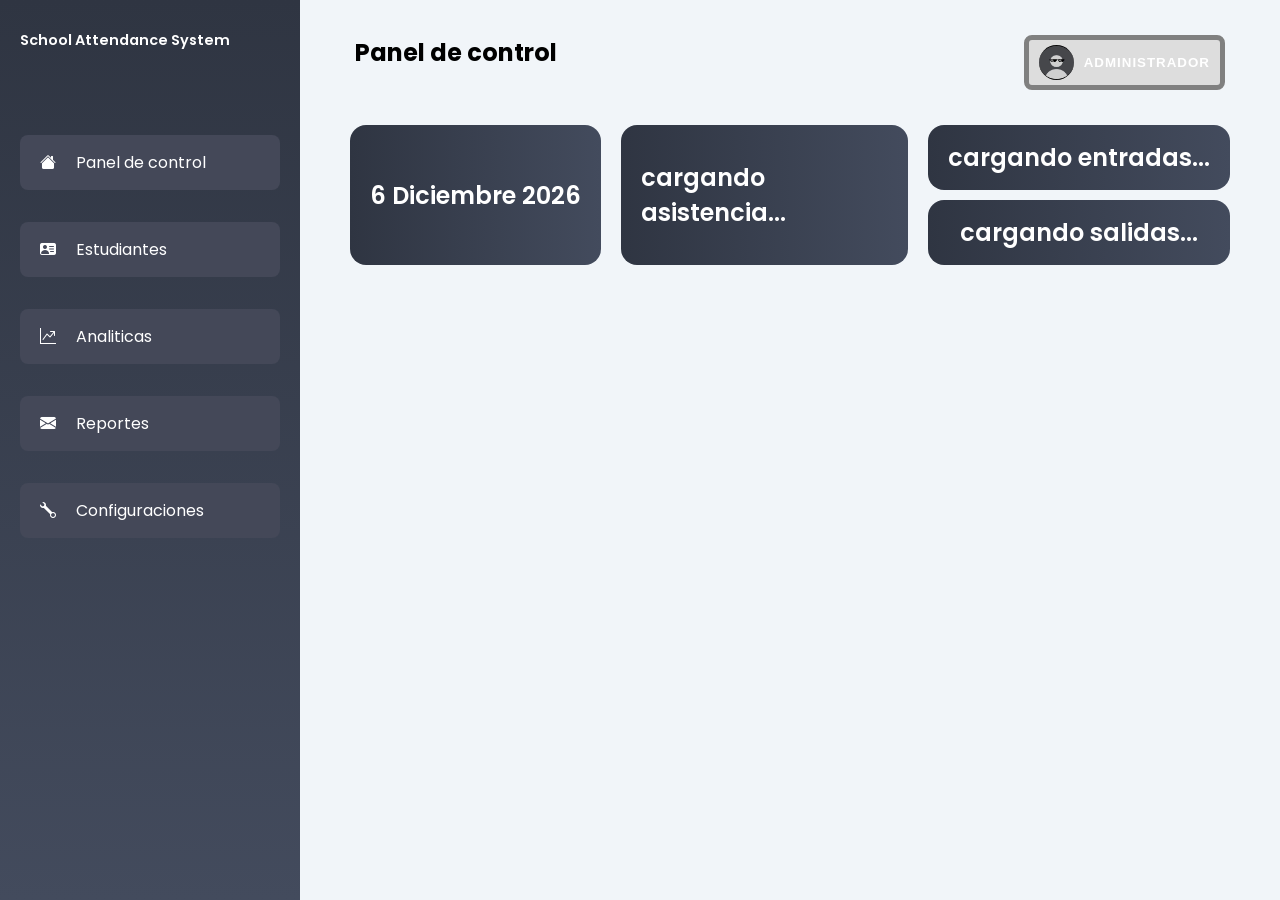
==== Dashboard/index.html @ 84729e79 "Merge remote-tracking branch 'origin/main' into dashboard" ====
<!DOCTYPE html>
<html lang="es">
<head>
    <meta charset="UTF-8">
    <meta name="viewport" content="width=device-width, initial-scale=1.0">
    <title>Dashboard</title>
    <link rel="icon" type="image/x-icon" href="../LogoSAS.ico?v=1">

<!--Enlaces-->

    <link rel="stylesheet" href="style.css">
    <link rel="stylesheet" href="https://cdn.jsdelivr.net/npm/bootstrap-icons@1.13.1/font/bootstrap-icons.min.css">
    <link rel="preconnect" href="https://fonts.googleapis.com">
    <link rel="preconnect" href="https://fonts.gstatic.com" crossorigin>
    <link href="https://fonts.googleapis.com/css2?family=Poppins:ital,wght@0,100;0,200;0,300;0,400;0,500;0,600;0,700;0,800;0,900;1,100;1,200;1,300;1,400;1,500;1,600;1,700;1,800;1,900&display=swap" rel="stylesheet">
</head>
<body>

<!--Navegador-->

    <nav class="nav-top-main">
        <div class="title-main">

<!--Panel de control-->           
            <h1>Panel de control</h1>
        </div>
        <button>
            <img src="assets/images/foto_admin.jpg" alt="" height="35px" width="35px">
            <span>Administrador</span>
        </button>
    </nav>

<!--Aside-->    
    <aside>
        <div class="aside-title">
            <i></i>
            <span>School Attendance System</span>
        </div>

        <nav class="aside-links">
            <a href="#" class="nav-links" data-view="inicio.html">
                <i class="bi bi-house-fill"></i>
                <span>Panel de control</span>
            </a>

            <a href="#" class="nav-links" data-view="usuarios.html">
                <i class="bi bi-person-vcard-fill"></i>
                <span>Estudiantes</span>
            </a>

            <a href="#" class="nav-links">
                <i class="bi bi-graph-up-arrow"></i>
                <span>Analiticas</span>
            </a>

            <a href="#" class="nav-links">
                <i class="bi bi-envelope-fill"></i>
                <span>Reportes</span>
            </a>

            <a href="#" class="nav-links" data-views>
                <i class="bi bi-wrench"></i>
                <span>Configuraciones</span>
            </a>

        </nav>
    </aside>

    <main id="container-views">
        
    </main>




    <script>
    window.actualizarFechaUI = function() {
        const contenedor = document.getElementById("date");
        if (!contenedor) return;

        const meses = [
            "Enero", "Febrero", "Marzo", "Abril", "Mayo", "Junio",
            "Julio", "Agosto", "Septiembre", "Octubre", "Noviembre", "Diciembre"
        ];

        const hoy = new Date();
        contenedor.textContent = `${hoy.getDate()} ${meses[hoy.getMonth()]} ${hoy.getFullYear()}`;
    };

    document.addEventListener("DOMContentLoaded", () => {
        const container = document.getElementById("container-views");
        const links = document.querySelectorAll(".nav-links");

        // Función para cargar la vista HTML mediante fetch
        async function loadView(viewName) {
            try {
                const response = await fetch(`views/${viewName}`);
                
                if (!response.ok) {
                    throw new Error(`Error ${response.status}: No se pudo encontrar views/${viewName}`);
                }
                
                const html = await response.text();
                container.innerHTML = html;

                // Se ejecuta la actualización de fecha tras inyectar la vista
                window.actualizarFechaUI();
            } catch (error) {
                console.error(error);
                container.innerHTML = `<p style="color:red;">Error al cargar la vista.</p>`;
            }
        }

        // Evento de clic para cada enlace del menú
        links.forEach(link => {
            link.addEventListener("click", (e) => {
                e.preventDefault(); // Evita que la página recargue o salte con el #
                
                const viewName = link.getAttribute("data-view");
                if (viewName) {
                    loadView(viewName);
                }
            });
        });

        // Vista por defecto al cargar la página
        loadView("inicio.html");
    });
</script>
</body>
</html>
---- Dashboard/style.css ----
* {
    box-sizing: border-box;
    padding: 0;
    margin: 0;
}

html {
    font-family: "Poppins";
}

a {
    color: white;
    text-decoration: none;
}

button {
    color: black;
    border: none;
    background: none;
}



/* ------------------------------------------------------*/
/*  =========° Cuerpo principal de la pagina °=========  */
/* ------------------------------------------------------*/

body {
    background-color: #F1F5F9;
    width: 100%;
    height: 100vh;
    display: grid;
    grid-template-columns: 300px 30px repeat(4, 1fr) 30px;
    grid-template-rows: 20px auto 20px 1fr 1fr 30px;
    grid-template-areas: 
    "navbar . . . . . ."
    "navbar . nav-top-main nav-top-main nav-top-main nav-top-main ."
    "navbar . . . . . ."
    "navbar . container-views container-views container-views container-views ."
    "navbar . container-views container-views container-views container-views ."
    "navbar . . . . . .";
}


/* ------------------------------------------------------*/
/*  ===========° Contenedor de vistas [MAIN] °========== */
/* ------------------------------------------------------*/


#container-views {
    grid-area: container-views;
}

/* ------------------------------------------------------*/
/*  ==============° Barra de navegacion °=============== */
/* ------------------------------------------------------*/



aside, .aside-links, .aside-title, .nav-links {
    display: flex;
    flex-direction: column;
}

.aside-title {
    flex-direction: row;
    
}

.aside-links {
    gap: 2rem;
}

.aside-title span {
    color: white;
    font-size: .9rem;
    font-weight: 600;
}

aside {
    grid-area: navbar;
    background: linear-gradient(to bottom, #2F3542, #434b5d);
    padding: 30px 20px;
    gap: 10%;
}

.nav-links {
    flex-direction: row;
    gap: 20px;
    background-color: rgb(68, 72, 88);
    padding: 15px 20px;
    border-radius: 8px;
}


.nav-top-main {
    grid-area: nav-top-main;
    display: flex;
    justify-content: space-between;
    padding: 15px 25px;
    border-radius: 22px;
}

.nav-top-main button img {
    border-radius: 50%;
}

.nav-top-main button span {
    text-transform: uppercase;
    font-weight: 600;
}

.nav-top-main button {
    display: flex;
    align-items: center;
    gap: 10px;
    background-color: rgb(221, 221, 221);
    color: white;
    border-radius: 8px;
    padding: 5px 10px;
    letter-spacing: 1px;
    border: 5px solid gray;
}
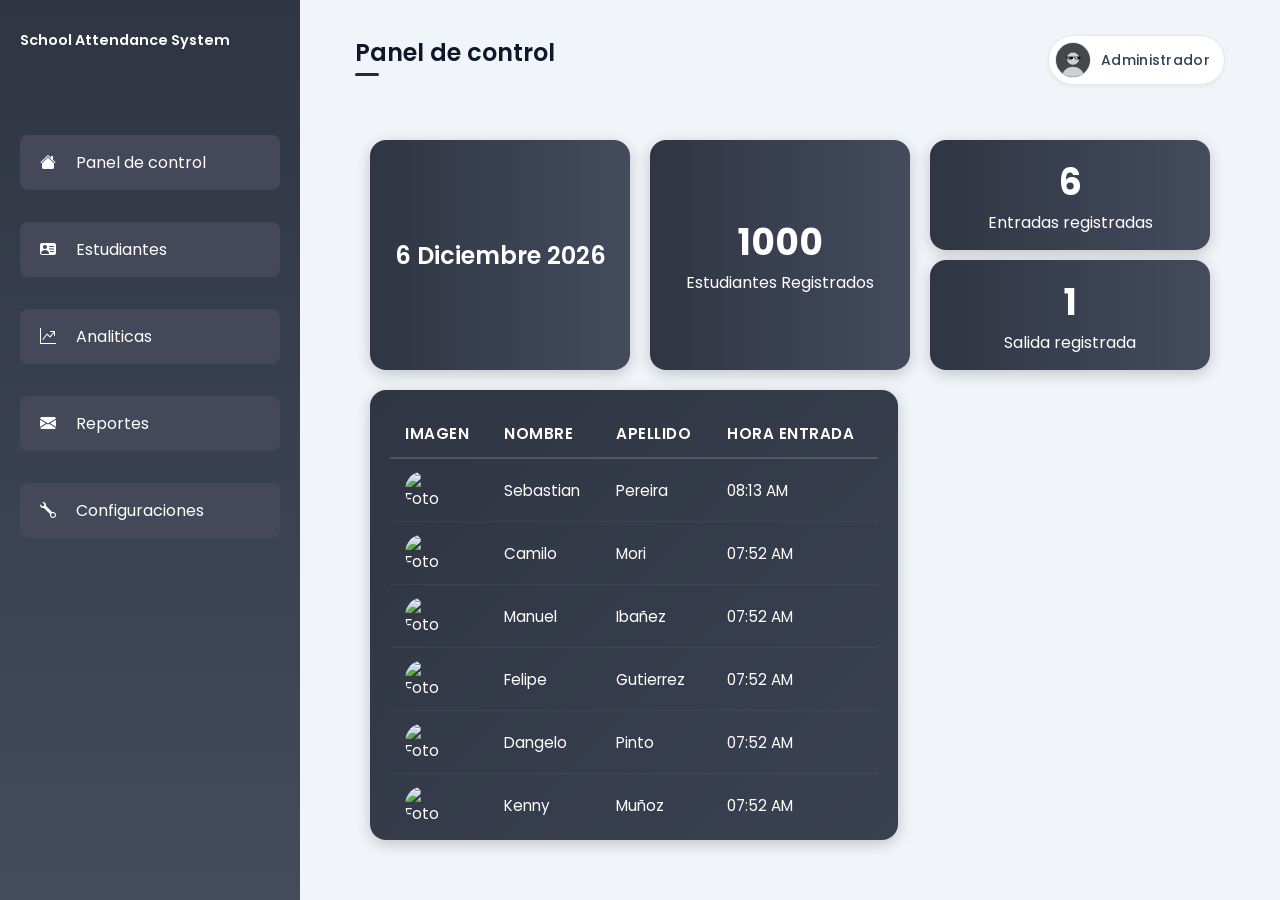
==== commit ea09fab9: "Agregado analiticas.html y usuarios.html y adaptados a la interfaz html principal del dashboard" ====
--- a/Dashboard/index.html
+++ b/Dashboard/index.html
@@ -1,131 +1,176 @@
-<!DOCTYPE html>
+<!doctype html>
 <html lang="es">
-<head>
-    <meta charset="UTF-8">
-    <meta name="viewport" content="width=device-width, initial-scale=1.0">
-    <title>Dashboard</title>
-    <link rel="icon" type="image/x-icon" href="../LogoSAS.ico?v=1">
+    <head>
+        <meta charset="UTF-8" />
+        <meta name="viewport" content="width=device-width, initial-scale=1.0" />
+        <title>Dashboard</title>
+        <link rel="icon" type="image/x-icon" href="../LogoSAS.ico?v=1" />
 
-<!--Enlaces-->
+        <!--Enlaces-->
 
-    <link rel="stylesheet" href="style.css">
-    <link rel="stylesheet" href="https://cdn.jsdelivr.net/npm/bootstrap-icons@1.13.1/font/bootstrap-icons.min.css">
-    <link rel="preconnect" href="https://fonts.googleapis.com">
-    <link rel="preconnect" href="https://fonts.gstatic.com" crossorigin>
-    <link href="https://fonts.googleapis.com/css2?family=Poppins:ital,wght@0,100;0,200;0,300;0,400;0,500;0,600;0,700;0,800;0,900;1,100;1,200;1,300;1,400;1,500;1,600;1,700;1,800;1,900&display=swap" rel="stylesheet">
-</head>
-<body>
+        <link rel="stylesheet" href="style.css" />
+        <link rel="stylesheet" href="https://cdn.jsdelivr.net/npm/bootstrap-icons@1.13.1/font/bootstrap-icons.min.css" />
+        <link rel="preconnect" href="https://fonts.googleapis.com" />
+        <link rel="preconnect" href="https://fonts.gstatic.com" crossorigin />
+        <link
+            href="https://fonts.googleapis.com/css2?family=Poppins:ital,wght@0,100;0,200;0,300;0,400;0,500;0,600;0,700;0,800;0,900;1,100;1,200;1,300;1,400;1,500;1,600;1,700;1,800;1,900&display=swap"
+            rel="stylesheet"
+        />
+        <script src="https://cdn.jsdelivr.net/npm/chart.js"></script>
+    </head>
+    <body>
+        <!--Navegador-->
 
-<!--Navegador-->
+        <nav class="nav-top-main">
+            <div class="title-main">
+                <!--Panel de control-->
+                <h1>Panel de control</h1>
+            </div>
+            <button>
+                <img src="assets/images/foto_admin.jpg" alt="" height="35px" width="35px" />
+                <span>Administrador</span>
+            </button>
+        </nav>
 
-    <nav class="nav-top-main">
-        <div class="title-main">
+        <!--Aside-->
+        <aside>
+            <div class="aside-title">
+                <i></i>
+                <span>School Attendance System</span>
+            </div>
 
-<!--Panel de control-->           
-            <h1>Panel de control</h1>
-        </div>
-        <button>
-            <img src="assets/images/foto_admin.jpg" alt="" height="35px" width="35px">
-            <span>Administrador</span>
-        </button>
-    </nav>
+            <nav class="aside-links">
+                <a href="#" class="nav-links" data-view="inicio.html">
+                    <i class="bi bi-house-fill"></i>
+                    <span>Panel de control</span>
+                </a>
 
-<!--Aside-->    
-    <aside>
-        <div class="aside-title">
-            <i></i>
-            <span>School Attendance System</span>
-        </div>
+                <a href="#" class="nav-links" data-view="usuarios.html">
+                    <i class="bi bi-person-vcard-fill"></i>
+                    <span>Estudiantes</span>
+                </a>
 
-        <nav class="aside-links">
-            <a href="#" class="nav-links" data-view="inicio.html">
-                <i class="bi bi-house-fill"></i>
-                <span>Panel de control</span>
-            </a>
+                <a href="#" class="nav-links" data-view="analiticas.html">
+                    <i class="bi bi-graph-up-arrow"></i>
+                    <span>Analiticas</span>
+                </a>
 
-            <a href="#" class="nav-links" data-view="usuarios.html">
-                <i class="bi bi-person-vcard-fill"></i>
-                <span>Estudiantes</span>
-            </a>
+                <a href="#" class="nav-links" data-view="reportes.html">
+                    <i class="bi bi-envelope-fill"></i>
+                    <span>Reportes</span>
+                </a>
 
-            <a href="#" class="nav-links">
-                <i class="bi bi-graph-up-arrow"></i>
-                <span>Analiticas</span>
-            </a>
+                <a href="#" class="nav-links" data-view="configuraciones.html">
+                    <i class="bi bi-wrench"></i>
+                    <span>Configuraciones</span>
+                </a>
+            </nav>
+        </aside>
 
-            <a href="#" class="nav-links">
-                <i class="bi bi-envelope-fill"></i>
-                <span>Reportes</span>
-            </a>
+        <main id="container-views"></main>
 
-            <a href="#" class="nav-links" data-views>
-                <i class="bi bi-wrench"></i>
-                <span>Configuraciones</span>
-            </a>
+        <script>
+            window.actualizarFechaUI = function () {
+                const contenedor = document.getElementById("date");
+                if (!contenedor) return;
 
-        </nav>
-    </aside>
+                const meses = [
+                    "Enero",
+                    "Febrero",
+                    "Marzo",
+                    "Abril",
+                    "Mayo",
+                    "Junio",
+                    "Julio",
+                    "Agosto",
+                    "Septiembre",
+                    "Octubre",
+                    "Noviembre",
+                    "Diciembre",
+                ];
 
-    <main id="container-views">
-        
-    </main>
+                const hoy = new Date();
+                contenedor.textContent = `${hoy.getDate()} ${meses[hoy.getMonth()]} ${hoy.getFullYear()}`;
+            };
 
+            document.addEventListener("DOMContentLoaded", () => {
+                const container = document.getElementById("container-views");
+                const links = document.querySelectorAll(".nav-links");
+                const mainTitle = document.querySelector(".title-main h1");
 
+                let currentView = "";
 
+                async function loadView(viewName, titleText) {
+                    if (currentView === viewName) return;
 
-    <script>
-    window.actualizarFechaUI = function() {
-        const contenedor = document.getElementById("date");
-        if (!contenedor) return;
+                    try {
+                        container.classList.add("fade-out");
 
-        const meses = [
-            "Enero", "Febrero", "Marzo", "Abril", "Mayo", "Junio",
-            "Julio", "Agosto", "Septiembre", "Octubre", "Noviembre", "Diciembre"
-        ];
+                        const response = await fetch(`views/${viewName}`);
+                        if (!response.ok) {
+                            throw new Error(`Error ${response.status}: No se pudo encontrar views/${viewName}`);
+                        }
 
-        const hoy = new Date();
-        contenedor.textContent = `${hoy.getDate()} ${meses[hoy.getMonth()]} ${hoy.getFullYear()}`;
-    };
+                        const html = await response.text();
 
-    document.addEventListener("DOMContentLoaded", () => {
-        const container = document.getElementById("container-views");
-        const links = document.querySelectorAll(".nav-links");
+                        setTimeout(async () => {
+                            container.innerHTML = html;
 
-        // Función para cargar la vista HTML mediante fetch
-        async function loadView(viewName) {
-            try {
-                const response = await fetch(`views/${viewName}`);
-                
-                if (!response.ok) {
-                    throw new Error(`Error ${response.status}: No se pudo encontrar views/${viewName}`);
+                            if (mainTitle && titleText) {
+                                mainTitle.textContent = titleText;
+                            }
+
+                            window.actualizarFechaUI();
+
+                            // --- EJECUCIÓN CONTINUA DE LA INICIALIZACIÓN ---
+                            if (viewName === "analiticas.html") {
+                                await cargarScriptVista("views/analiticas.js");
+                                // Se ejecuta SIEMPRE cada vez que entra a la vista
+                                if (typeof window.inicializarAnaliticas === "function") {
+                                    window.inicializarAnaliticas();
+                                }
+                            }
+                            // -----------------------------------------------
+
+                            currentView = viewName;
+                            container.classList.remove("fade-out");
+                        }, 200);
+                    } catch (error) {
+                        console.error(error);
+                        container.innerHTML = `<p style="color:red;">Error al cargar la vista.</p>`;
+                        container.classList.remove("fade-out");
+                    }
                 }
-                
-                const html = await response.text();
-                container.innerHTML = html;
 
-                // Se ejecuta la actualización de fecha tras inyectar la vista
-                window.actualizarFechaUI();
-            } catch (error) {
-                console.error(error);
-                container.innerHTML = `<p style="color:red;">Error al cargar la vista.</p>`;
-            }
-        }
+                function cargarScriptVista(src) {
+                    return new Promise((resolve, reject) => {
+                        if (document.querySelector(`script[src="${src}"]`)) {
+                            // El script ya existe cargado en memoria, permitimos continuar inmediatamente
+                            resolve();
+                            return;
+                        }
+                        const script = document.createElement("script");
+                        script.src = src;
+                        script.onload = resolve;
+                        script.onerror = reject;
+                        document.body.appendChild(script);
+                    });
+                }
 
-        // Evento de clic para cada enlace del menú
-        links.forEach(link => {
-            link.addEventListener("click", (e) => {
-                e.preventDefault(); // Evita que la página recargue o salte con el #
-                
-                const viewName = link.getAttribute("data-view");
-                if (viewName) {
-                    loadView(viewName);
-                }
+                links.forEach((link) => {
+                    link.addEventListener("click", (e) => {
+                        e.preventDefault();
+                        const viewName = link.getAttribute("data-view");
+                        const linkText = link.querySelector("span")?.textContent.trim();
+
+                        if (viewName) {
+                            loadView(viewName, linkText);
+                        }
+                    });
+                });
+
+                loadView("inicio.html", "Panel de control");
             });
-        });
-
-        // Vista por defecto al cargar la página
-        loadView("inicio.html");
-    });
-</script>
-</body>
-</html>+        </script>
+    </body>
+</html>
--- a/Dashboard/style.css
+++ b/Dashboard/style.css
@@ -19,33 +19,29 @@
     background: none;
 }
 
-
-
 /* ------------------------------------------------------*/
 /*  =========° Cuerpo principal de la pagina °=========  */
 /* ------------------------------------------------------*/
 
 body {
-    background-color: #F1F5F9;
+    background-color: #f1f5f9;
     width: 100%;
     height: 100vh;
     display: grid;
     grid-template-columns: 300px 30px repeat(4, 1fr) 30px;
     grid-template-rows: 20px auto 20px 1fr 1fr 30px;
-    grid-template-areas: 
-    "navbar . . . . . ."
-    "navbar . nav-top-main nav-top-main nav-top-main nav-top-main ."
-    "navbar . . . . . ."
-    "navbar . container-views container-views container-views container-views ."
-    "navbar . container-views container-views container-views container-views ."
-    "navbar . . . . . .";
+    grid-template-areas:
+        "navbar . . . . . ."
+        "navbar . nav-top-main nav-top-main nav-top-main nav-top-main ."
+        "navbar . . . . . ."
+        "navbar . container-views container-views container-views container-views ."
+        "navbar . container-views container-views container-views container-views ."
+        "navbar . . . . . .";
 }
-
 
 /* ------------------------------------------------------*/
 /*  ===========° Contenedor de vistas [MAIN] °========== */
 /* ------------------------------------------------------*/
-
 
 #container-views {
     grid-area: container-views;
@@ -55,16 +51,16 @@
 /*  ==============° Barra de navegacion °=============== */
 /* ------------------------------------------------------*/
 
-
-
-aside, .aside-links, .aside-title, .nav-links {
+aside,
+.aside-links,
+.aside-title,
+.nav-links {
     display: flex;
     flex-direction: column;
 }
 
 .aside-title {
     flex-direction: row;
-    
 }
 
 .aside-links {
@@ -73,13 +69,13 @@
 
 .aside-title span {
     color: white;
-    font-size: .9rem;
+    font-size: 0.9rem;
     font-weight: 600;
 }
 
 aside {
     grid-area: navbar;
-    background: linear-gradient(to bottom, #2F3542, #434b5d);
+    background: linear-gradient(to bottom, #2f3542, #434b5d);
     padding: 30px 20px;
     gap: 10%;
 }
@@ -92,7 +88,6 @@
     border-radius: 8px;
 }
 
-
 .nav-top-main {
     grid-area: nav-top-main;
     display: flex;
@@ -101,23 +96,74 @@
     border-radius: 22px;
 }
 
-.nav-top-main button img {
-    border-radius: 50%;
+.title-main h1 {
+    font-family: "Poppins", sans-serif;
+    font-size: 1.5rem;
+    font-weight: 600;
+    color: #0f172a;
+    position: relative;
+    display: inline-block;
+    padding-bottom: 6px;
 }
 
-.nav-top-main button span {
-    text-transform: uppercase;
-    font-weight: 600;
+.title-main h1::after {
+    content: "";
+    position: absolute;
+    bottom: 0;
+    left: 0;
+    width: 24px;
+    height: 3px;
+    background-color: #242833;
+    border-radius: 2px;
 }
 
+/* Botón de Perfil */
 .nav-top-main button {
     display: flex;
     align-items: center;
     gap: 10px;
-    background-color: rgb(221, 221, 221);
-    color: white;
-    border-radius: 8px;
-    padding: 5px 10px;
-    letter-spacing: 1px;
-    border: 5px solid gray;
-}+    background-color: #ffffff;
+    border: 1px solid #e2e8f0;
+    padding: 6px 14px 6px 6px;
+    border-radius: 30px;
+    box-shadow: 0 2px 5px rgba(0, 0, 0, 0.05);
+    cursor: pointer;
+    transition: all 0.2s ease-in-out;
+}
+
+/* Efecto al pasar el cursor */
+.nav-top-main button:hover {
+    background-color: #f8fafc;
+    border-color: #cbd5e1;
+    box-shadow: 0 4px 10px rgba(0, 0, 0, 0.08);
+    transform: translateY(-1px);
+}
+
+.nav-top-main button img {
+    width: 36px;
+    height: 36px;
+    border-radius: 50%;
+    object-fit: cover;
+    border: 1px solid #e2e8f0;
+}
+
+.nav-top-main button span {
+    font-family: "Poppins", sans-serif;
+    font-size: 0.875rem;
+    font-weight: 500;
+    color: #334155;
+    letter-spacing: 0.3px;
+}
+
+#container-views {
+    opacity: 1;
+    transform: scale(1);
+    transition:
+        opacity 0.2s ease,
+        transform 0.2s ease;
+}
+
+#container-views.fade-out {
+    opacity: 0;
+    transform: scale(0.98);
+}
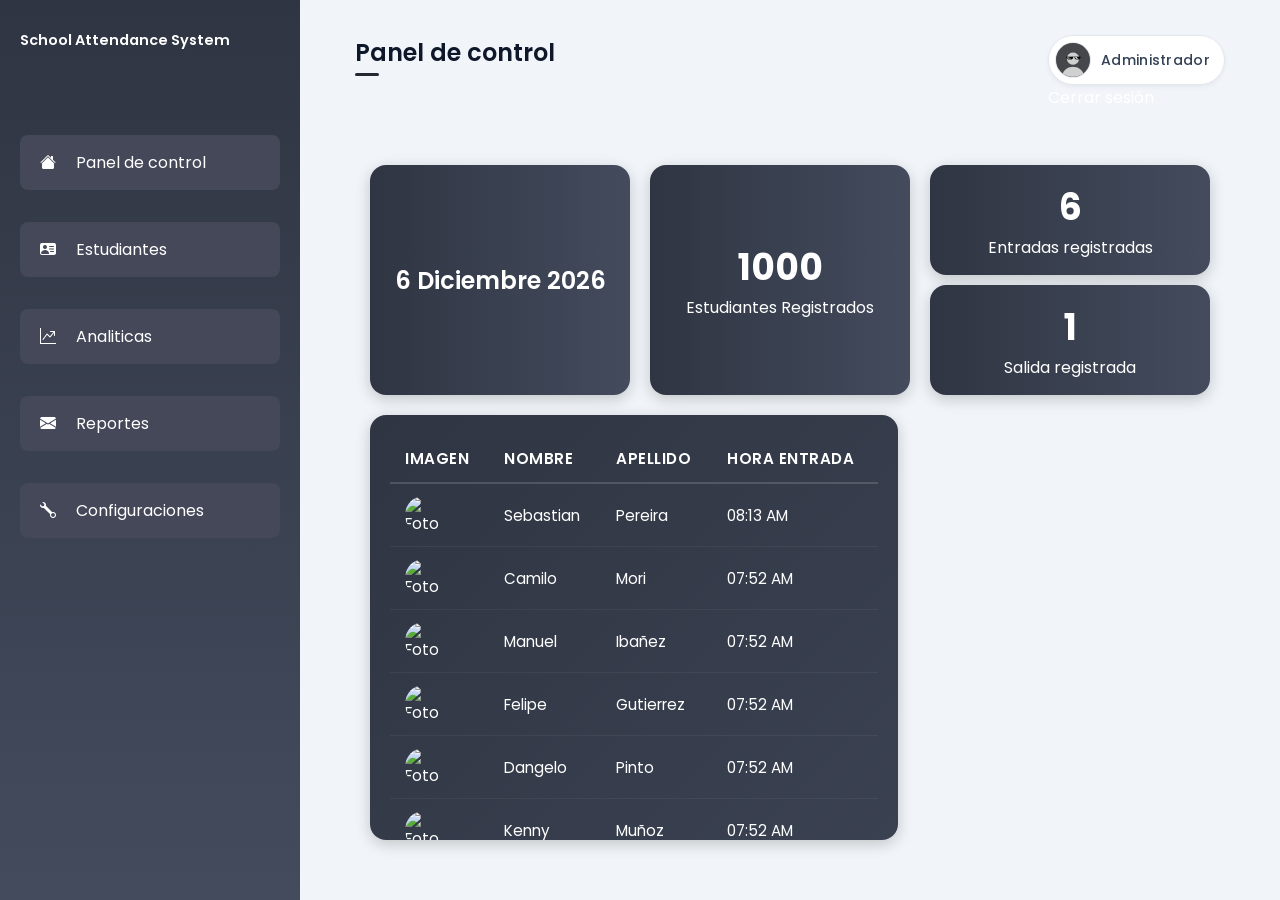
==== commit 21507310: "Agrego opcion de cerrar sesion en panel de control-Administrador" ====
--- a/Dashboard/index.html
+++ b/Dashboard/index.html
@@ -26,10 +26,18 @@
                 <!--Panel de control-->
                 <h1>Panel de control</h1>
             </div>
-            <button>
-                <img src="assets/images/foto_admin.jpg" alt="" height="35px" width="35px" />
-                <span>Administrador</span>
-            </button>
+            <!-- Contenedor del menú desplegable -->
+            <div class="dropdown-admin">
+                <button>
+                    <img src="assets/images/foto_admin.jpg" alt="" height="35px" width="35px" />
+                    <span>Administrador</span>
+                </button>
+                <!-- Opciones del menú -->
+                <div class="dropdown-content">
+                    <!-- Ruta relativa hacia la carpeta landing -->
+                    <a href="../landing/index.html">Cerrar sesión</a>
+                </div>
+            </div>
         </nav>
 
         <!--Aside-->
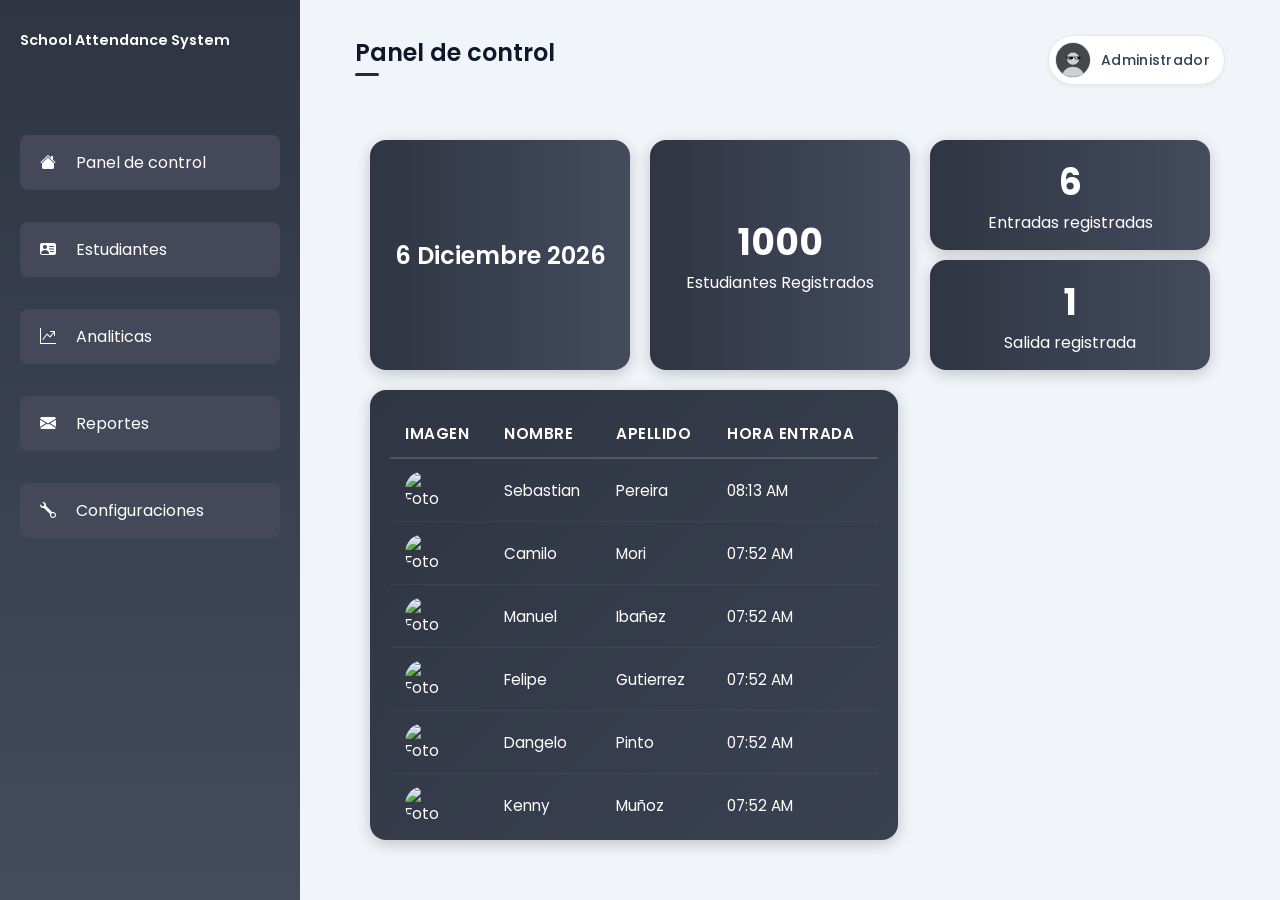
==== commit 34468805: "Resuelve conflictos y actualiza analiticas" ====
--- a/Dashboard/index.html
+++ b/Dashboard/index.html
@@ -26,18 +26,10 @@
                 <!--Panel de control-->
                 <h1>Panel de control</h1>
             </div>
-            <!-- Contenedor del menú desplegable -->
-            <div class="dropdown-admin">
-                <button>
-                    <img src="assets/images/foto_admin.jpg" alt="" height="35px" width="35px" />
-                    <span>Administrador</span>
-                </button>
-                <!-- Opciones del menú -->
-                <div class="dropdown-content">
-                    <!-- Ruta relativa hacia la carpeta landing -->
-                    <a href="../landing/index.html">Cerrar sesión</a>
-                </div>
-            </div>
+            <button>
+                <img src="assets/images/foto_admin.jpg" alt="" height="35px" width="35px" />
+                <span>Administrador</span>
+            </button>
         </nav>
 
         <!--Aside-->
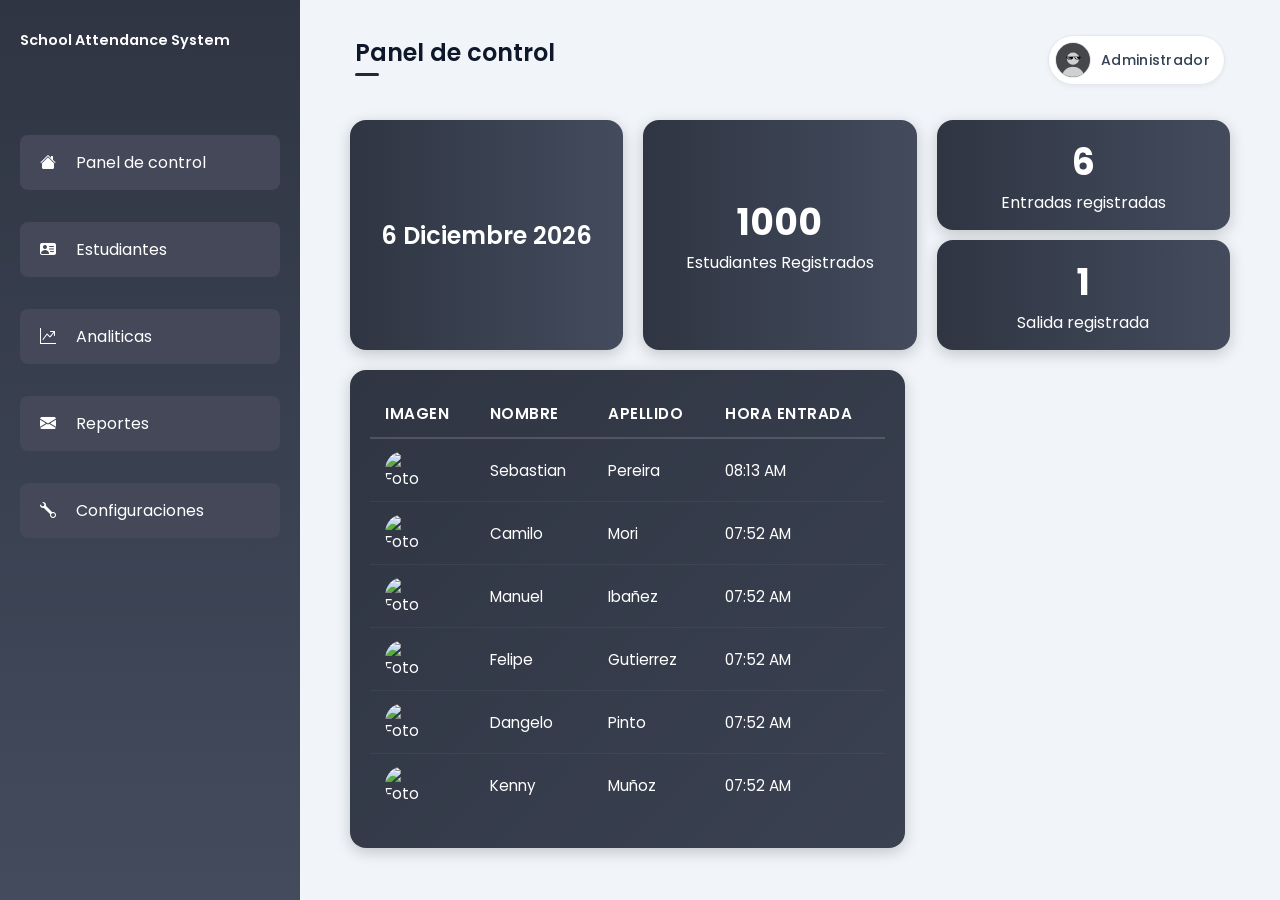
==== commit 7aede07c: "Revert "Merge pull request #10 from Kamklo09/camilo_mori" This reverts commit 969eb1b68bd61c40e3a28b" ====
(no text change in the page or its own stylesheets)
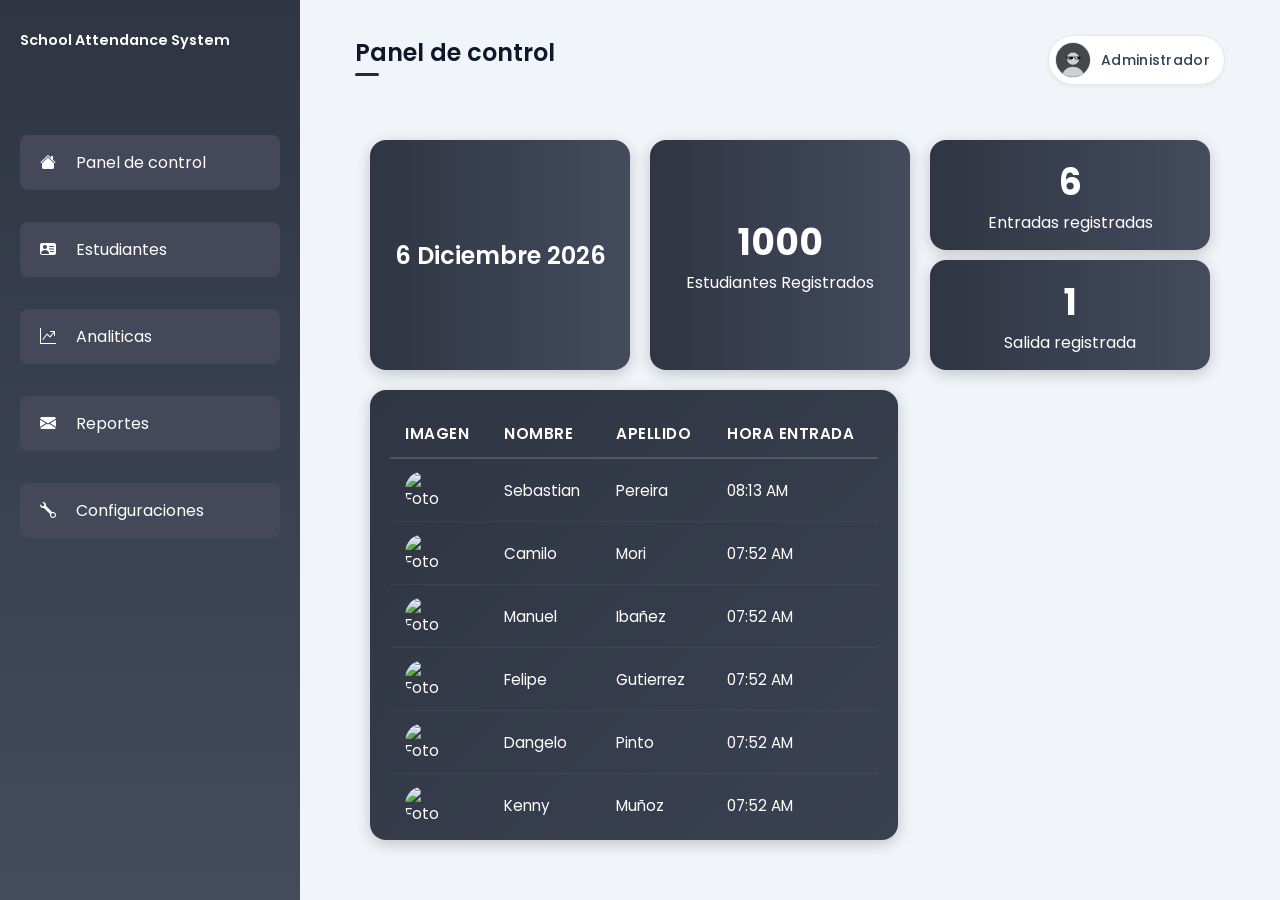
==== commit c17f10f0: "Guardo mis cambios antes del merge" ====
--- a/Dashboard/index.html
+++ b/Dashboard/index.html
@@ -1,176 +1,219 @@
 <!doctype html>
 <html lang="es">
-    <head>
-        <meta charset="UTF-8" />
-        <meta name="viewport" content="width=device-width, initial-scale=1.0" />
-        <title>Dashboard</title>
-        <link rel="icon" type="image/x-icon" href="../LogoSAS.ico?v=1" />
-
-        <!--Enlaces-->
-
-        <link rel="stylesheet" href="style.css" />
-        <link rel="stylesheet" href="https://cdn.jsdelivr.net/npm/bootstrap-icons@1.13.1/font/bootstrap-icons.min.css" />
-        <link rel="preconnect" href="https://fonts.googleapis.com" />
-        <link rel="preconnect" href="https://fonts.gstatic.com" crossorigin />
-        <link
-            href="https://fonts.googleapis.com/css2?family=Poppins:ital,wght@0,100;0,200;0,300;0,400;0,500;0,600;0,700;0,800;0,900;1,100;1,200;1,300;1,400;1,500;1,600;1,700;1,800;1,900&display=swap"
-            rel="stylesheet"
-        />
-        <script src="https://cdn.jsdelivr.net/npm/chart.js"></script>
-    </head>
-    <body>
-        <!--Navegador-->
-
-        <nav class="nav-top-main">
-            <div class="title-main">
-                <!--Panel de control-->
-                <h1>Panel de control</h1>
-            </div>
-            <button>
-                <img src="assets/images/foto_admin.jpg" alt="" height="35px" width="35px" />
-                <span>Administrador</span>
-            </button>
-        </nav>
-
-        <!--Aside-->
-        <aside>
-            <div class="aside-title">
-                <i></i>
-                <span>School Attendance System</span>
-            </div>
-
-            <nav class="aside-links">
-                <a href="#" class="nav-links" data-view="inicio.html">
-                    <i class="bi bi-house-fill"></i>
-                    <span>Panel de control</span>
-                </a>
-
-                <a href="#" class="nav-links" data-view="usuarios.html">
-                    <i class="bi bi-person-vcard-fill"></i>
-                    <span>Estudiantes</span>
-                </a>
-
-                <a href="#" class="nav-links" data-view="analiticas.html">
-                    <i class="bi bi-graph-up-arrow"></i>
-                    <span>Analiticas</span>
-                </a>
-
-                <a href="#" class="nav-links" data-view="reportes.html">
-                    <i class="bi bi-envelope-fill"></i>
-                    <span>Reportes</span>
-                </a>
-
-                <a href="#" class="nav-links" data-view="configuraciones.html">
-                    <i class="bi bi-wrench"></i>
-                    <span>Configuraciones</span>
-                </a>
-            </nav>
-        </aside>
-
-        <main id="container-views"></main>
-
-        <script>
-            window.actualizarFechaUI = function () {
-                const contenedor = document.getElementById("date");
-                if (!contenedor) return;
-
-                const meses = [
-                    "Enero",
-                    "Febrero",
-                    "Marzo",
-                    "Abril",
-                    "Mayo",
-                    "Junio",
-                    "Julio",
-                    "Agosto",
-                    "Septiembre",
-                    "Octubre",
-                    "Noviembre",
-                    "Diciembre",
-                ];
-
-                const hoy = new Date();
-                contenedor.textContent = `${hoy.getDate()} ${meses[hoy.getMonth()]} ${hoy.getFullYear()}`;
+  <head>
+    <meta charset="UTF-8" />
+    <meta name="viewport" content="width=device-width, initial-scale=1.0" />
+    <title>Dashboard</title>
+    <link rel="icon" type="image/x-icon" href="../LogoSAS.ico?v=1" />
+
+    <!--Enlaces-->
+
+    <link rel="stylesheet" href="style.css" />
+    <link
+      rel="stylesheet"
+      href="https://cdn.jsdelivr.net/npm/bootstrap-icons@1.13.1/font/bootstrap-icons.min.css"
+    />
+    <link rel="preconnect" href="https://fonts.googleapis.com" />
+    <link rel="preconnect" href="https://fonts.gstatic.com" crossorigin />
+    <link
+      href="https://fonts.googleapis.com/css2?family=Poppins:ital,wght@0,100;0,200;0,300;0,400;0,500;0,600;0,700;0,800;0,900;1,100;1,200;1,300;1,400;1,500;1,600;1,700;1,800;1,900&display=swap"
+      rel="stylesheet"
+    />
+    <script src="https://cdn.jsdelivr.net/npm/chart.js"></script>
+  </head>
+  <body>
+    <!--Navegador-->
+
+    <nav class="nav-top-main">
+      <div class="title-main">
+        <!--Panel de control-->
+        <h1>Panel de control</h1>
+      </div>
+      <!-- Contenedor del menú desplegable -->
+      <div class="dropdown-admin">
+        <button>
+          <img
+            src="assets/images/foto_admin.jpg"
+            alt=""
+            height="35px"
+            width="35px"
+          />
+          <span>Administrador</span>
+        </button>
+        <!-- Opciones del menú -->
+        <div class="dropdown-content">
+          <!-- Ruta relativa hacia la carpeta landing -->
+          <a href="../landing/index.html">Cerrar sesión</a>
+        </div>
+      </div>
+    </nav>
+
+    <!--Aside-->
+    <aside>
+      <div class="aside-title">
+        <i></i>
+        <span>School Attendance System</span>
+      </div>
+
+      <nav class="aside-links">
+        <a href="#" class="nav-links" data-view="inicio.html">
+          <i class="bi bi-house-fill"></i>
+          <span>Panel de control</span>
+        </a>
+
+        <a href="#" class="nav-links" data-view="usuarios.html">
+          <i class="bi bi-person-vcard-fill"></i>
+          <span>Estudiantes</span>
+        </a>
+
+        <a href="#" class="nav-links" data-view="analiticas.html">
+          <i class="bi bi-graph-up-arrow"></i>
+          <span>Analiticas</span>
+        </a>
+
+        <a href="#" class="nav-links" data-view="reportes.html">
+          <i class="bi bi-envelope-fill"></i>
+          <span>Reportes</span>
+        </a>
+
+        <a href="#" class="nav-links" data-view="configuraciones.html">
+          <i class="bi bi-wrench"></i>
+          <span>Configuraciones</span>
+        </a>
+      </nav>
+    </aside>
+
+    <main id="container-views"></main>
+
+    <script>
+      window.actualizarFechaUI = function () {
+        const contenedor = document.getElementById("date");
+        if (!contenedor) return;
+
+        const meses = [
+          "Enero",
+          "Febrero",
+          "Marzo",
+          "Abril",
+          "Mayo",
+          "Junio",
+          "Julio",
+          "Agosto",
+          "Septiembre",
+          "Octubre",
+          "Noviembre",
+          "Diciembre",
+        ];
+
+        const hoy = new Date();
+        contenedor.textContent = `${hoy.getDate()} ${meses[hoy.getMonth()]} ${hoy.getFullYear()}`;
+      };
+
+      document.addEventListener("DOMContentLoaded", () => {
+        const container = document.getElementById("container-views");
+        const links = document.querySelectorAll(".nav-links");
+        const mainTitle = document.querySelector(".title-main h1");
+
+        let currentView = "";
+
+        async function loadView(viewName, titleText) {
+          console.log("➡️ Intentando navegar a:", viewName);
+
+          // Quitamos la validación de currentView temporalmente para forzar la recarga
+          try {
+            container.classList.add("fade-out");
+
+            const response = await fetch(`views/${viewName}`);
+            if (!response.ok) {
+              throw new Error(
+                `❌ Error ${response.status}: No se encontró views/${viewName}`,
+              );
+            }
+
+            const html = await response.text();
+
+            setTimeout(async () => {
+              // Inyectar HTML nuevo
+              container.innerHTML = html;
+              console.log("✅ HTML de", viewName, "inyectado correctamente.");
+
+              if (mainTitle && titleText) {
+                mainTitle.textContent = titleText;
+              }
+
+              window.actualizarFechaUI();
+              currentView = viewName;
+
+              // Si la vista es analíticas
+              if (viewName === "analiticas.html") {
+                console.log("🔍 Buscando archivo views/analiticas.js...");
+                await cargarScriptVista("views/analiticas.js");
+
+                console.log("⚡ Ejecutando window.inicializarAnaliticas...");
+                if (typeof window.inicializarAnaliticas === "function") {
+                  window.inicializarAnaliticas();
+                  console.log(
+                    "🎉 window.inicializarAnaliticas ejecutado con éxito.",
+                  );
+                } else {
+                  console.error(
+                    "⚠️ La función window.inicializarAnaliticas NO existe dentro de views/analiticas.js",
+                  );
+                }
+              }
+
+              container.classList.remove("fade-out");
+            }, 200);
+          } catch (error) {
+            console.error(error);
+            container.innerHTML = `<p style="color:red;">Error al cargar la vista.</p>`;
+            container.classList.remove("fade-out");
+          }
+        }
+
+        function cargarScriptVista(src) {
+          return new Promise((resolve, reject) => {
+            // Forzamos la eliminación del script anterior si existía para recargarlo
+            const scriptViejo = document.querySelector(`script[src^="${src}"]`);
+            if (scriptViejo) {
+              scriptViejo.remove();
+            }
+
+            const script = document.createElement("script");
+            // Le agregamos timestamp para romper la caché del navegador
+            script.src = `${src}?v=${new Date().getTime()}`;
+            script.onload = () => {
+              console.log("📜 Script cargado dinámicamente:", src);
+              resolve();
             };
-
-            document.addEventListener("DOMContentLoaded", () => {
-                const container = document.getElementById("container-views");
-                const links = document.querySelectorAll(".nav-links");
-                const mainTitle = document.querySelector(".title-main h1");
-
-                let currentView = "";
-
-                async function loadView(viewName, titleText) {
-                    if (currentView === viewName) return;
-
-                    try {
-                        container.classList.add("fade-out");
-
-                        const response = await fetch(`views/${viewName}`);
-                        if (!response.ok) {
-                            throw new Error(`Error ${response.status}: No se pudo encontrar views/${viewName}`);
-                        }
-
-                        const html = await response.text();
-
-                        setTimeout(async () => {
-                            container.innerHTML = html;
-
-                            if (mainTitle && titleText) {
-                                mainTitle.textContent = titleText;
-                            }
-
-                            window.actualizarFechaUI();
-
-                            // --- EJECUCIÓN CONTINUA DE LA INICIALIZACIÓN ---
-                            if (viewName === "analiticas.html") {
-                                await cargarScriptVista("views/analiticas.js");
-                                // Se ejecuta SIEMPRE cada vez que entra a la vista
-                                if (typeof window.inicializarAnaliticas === "function") {
-                                    window.inicializarAnaliticas();
-                                }
-                            }
-                            // -----------------------------------------------
-
-                            currentView = viewName;
-                            container.classList.remove("fade-out");
-                        }, 200);
-                    } catch (error) {
-                        console.error(error);
-                        container.innerHTML = `<p style="color:red;">Error al cargar la vista.</p>`;
-                        container.classList.remove("fade-out");
-                    }
-                }
-
-                function cargarScriptVista(src) {
-                    return new Promise((resolve, reject) => {
-                        if (document.querySelector(`script[src="${src}"]`)) {
-                            // El script ya existe cargado en memoria, permitimos continuar inmediatamente
-                            resolve();
-                            return;
-                        }
-                        const script = document.createElement("script");
-                        script.src = src;
-                        script.onload = resolve;
-                        script.onerror = reject;
-                        document.body.appendChild(script);
-                    });
-                }
-
-                links.forEach((link) => {
-                    link.addEventListener("click", (e) => {
-                        e.preventDefault();
-                        const viewName = link.getAttribute("data-view");
-                        const linkText = link.querySelector("span")?.textContent.trim();
-
-                        if (viewName) {
-                            loadView(viewName, linkText);
-                        }
-                    });
-                });
-
-                loadView("inicio.html", "Panel de control");
-            });
-        </script>
-    </body>
+            script.onerror = (err) => {
+              console.error("❌ Error al cargar el archivo .js:", src);
+              reject(err);
+            };
+            document.body.appendChild(script);
+          });
+        }
+
+        links.forEach((link) => {
+          link.addEventListener("click", (e) => {
+            e.preventDefault();
+            const viewName = link.getAttribute("data-view");
+            const linkText = link.querySelector("span")?.textContent.trim();
+
+            console.log("🖱️ Clic detectado en enlace con data-view:", viewName);
+
+            if (viewName) {
+              loadView(viewName, linkText);
+            } else {
+              console.error(
+                "⚠️ El enlace presionado no tiene el atributo data-view configurado.",
+              );
+            }
+          });
+        });
+
+        loadView("inicio.html", "Panel de control");
+      });
+    </script>
+  </body>
 </html>
--- a/Dashboard/style.css
+++ b/Dashboard/style.css
@@ -131,6 +131,63 @@
     transition: all 0.2s ease-in-out;
 }
 
+/* -- MENÚ DESPLEGABLE DEL ADMINISTRADOR -- */
+
+/*  Posicion relativa para el contenedor principal */
+.nav-top-main .dropdown-admin {
+    position: relative;
+    display: inline-block;
+}
+
+/*  Estilos para la caja del menú (Oculta por defecto) */
+.nav-top-main .dropdown-content {
+    display: none; /* Se oculta inicialmente */
+    position: absolute;
+    right: 0; /* Lo alinea a la derecha para que no se salga de la pantalla */
+    background-color: #ffffff;
+    min-width: 150px;
+    box-shadow: 0 4px 10px rgba(0, 0, 0, 0.08);
+    border: 1px solid #e2e8f0;
+    border-radius: 8px;
+    z-index: 100; /* Asegura que quede por encima de otros elementos */
+    margin-top: 8px;
+}
+
+/*  Diseño del enlace "Cerrar sesión" */
+.nav-top-main .dropdown-content a {
+    color: #334155;
+    padding: 12px 16px;
+    text-decoration: none;
+    display: block;
+    font-family: 'Poppins', sans-serif;
+    font-size: 0.875rem;
+    font-weight: 500;
+    border-radius: 7px;
+    transition: background-color 0.2s ease-in-out;
+}
+
+/*  Efecto al pasar el cursor sobre la opción "Cerrar sesión" */
+.nav-top-main .dropdown-content a:hover {
+    background-color: #f8fafc;
+    color: #ef4444; /* Poner el texto en rojo para indicar "cerrar/salir" */
+}
+
+/*  Mostrar el menú cuando se hace hover sobre el contenedor */
+.nav-top-main .dropdown-admin:hover .dropdown-content {
+    display: block;
+}
+
+/* Arreglo para evitar que se cierre el menú al bajar el cursor (puente) */
+.nav-top-main .dropdown-content::before {
+    content: "";
+    position: absolute;
+    top: -15px; /* Sube para cubrir el espacio vacío */
+    left: 0;
+    width: 100%;
+    height: 15px; /* Grosor del puente */
+    background-color: transparent; 
+}
+
 /* Efecto al pasar el cursor */
 .nav-top-main button:hover {
     background-color: #f8fafc;
